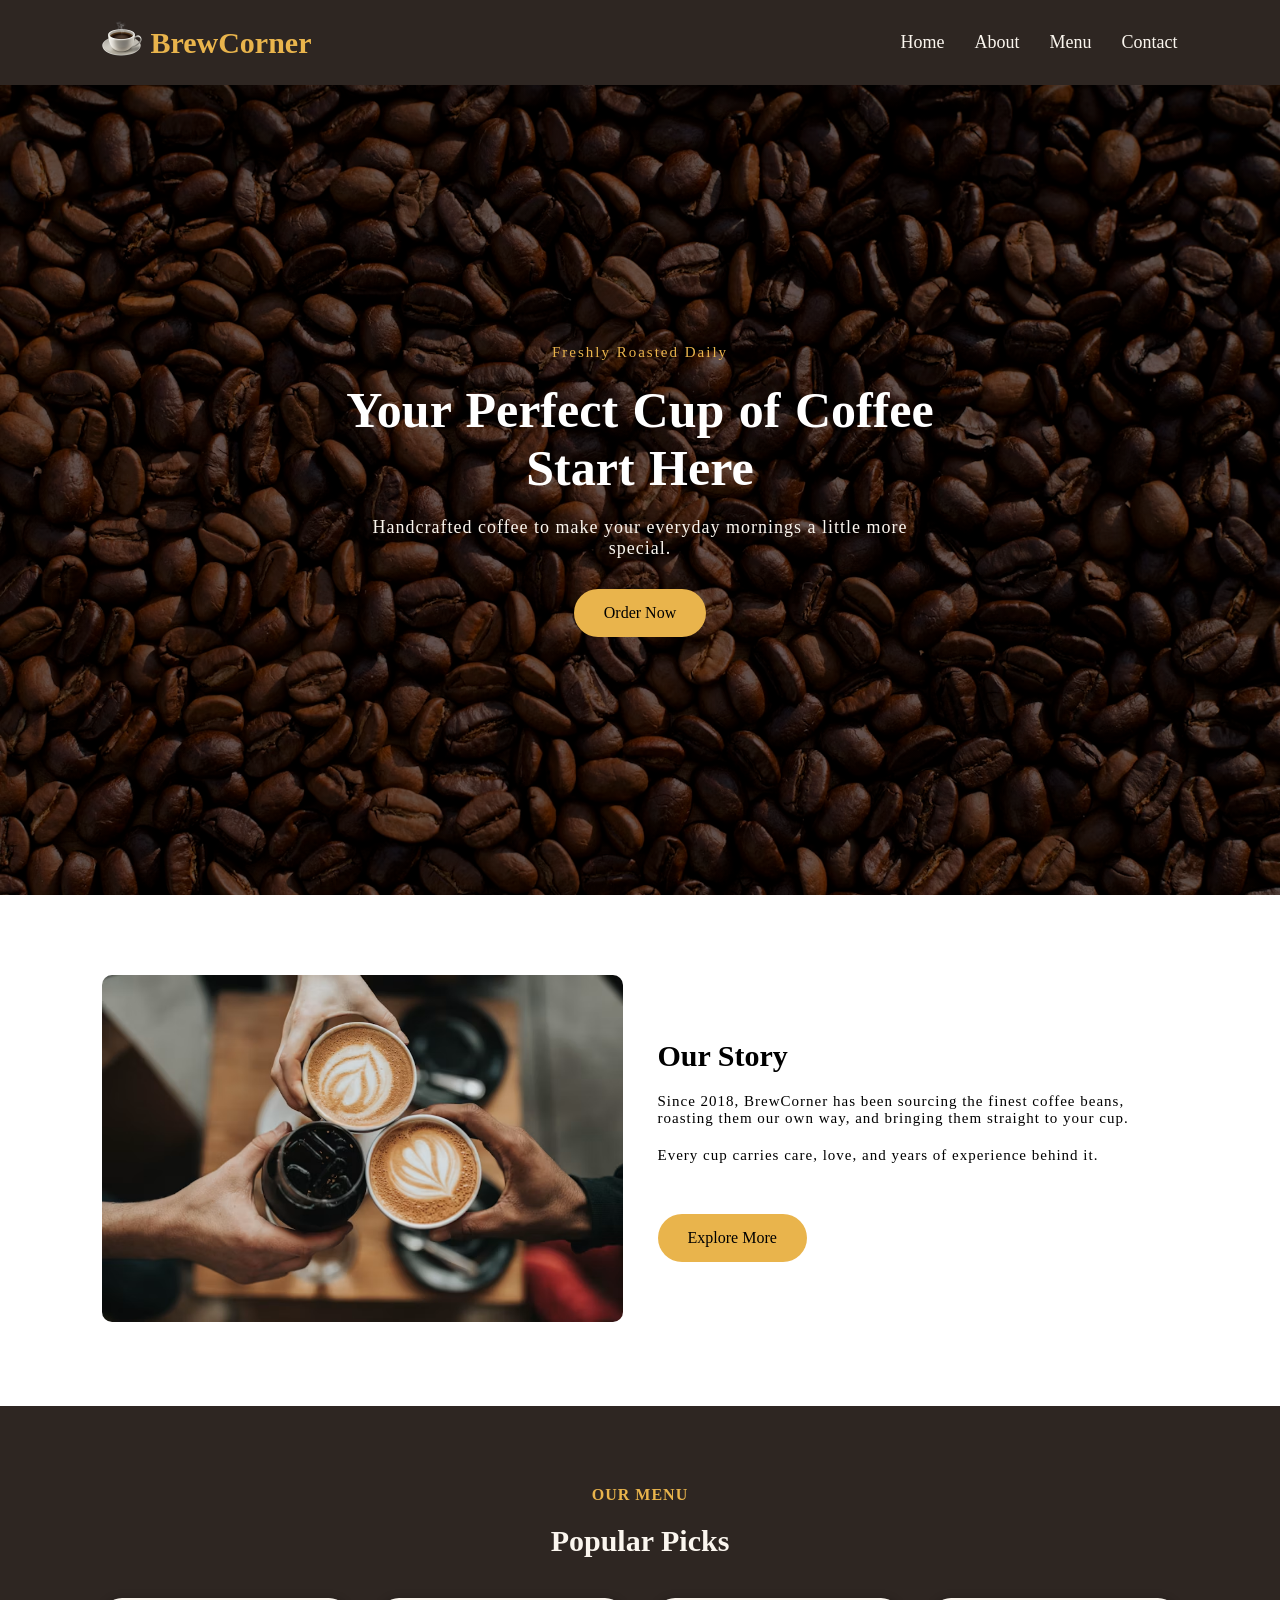
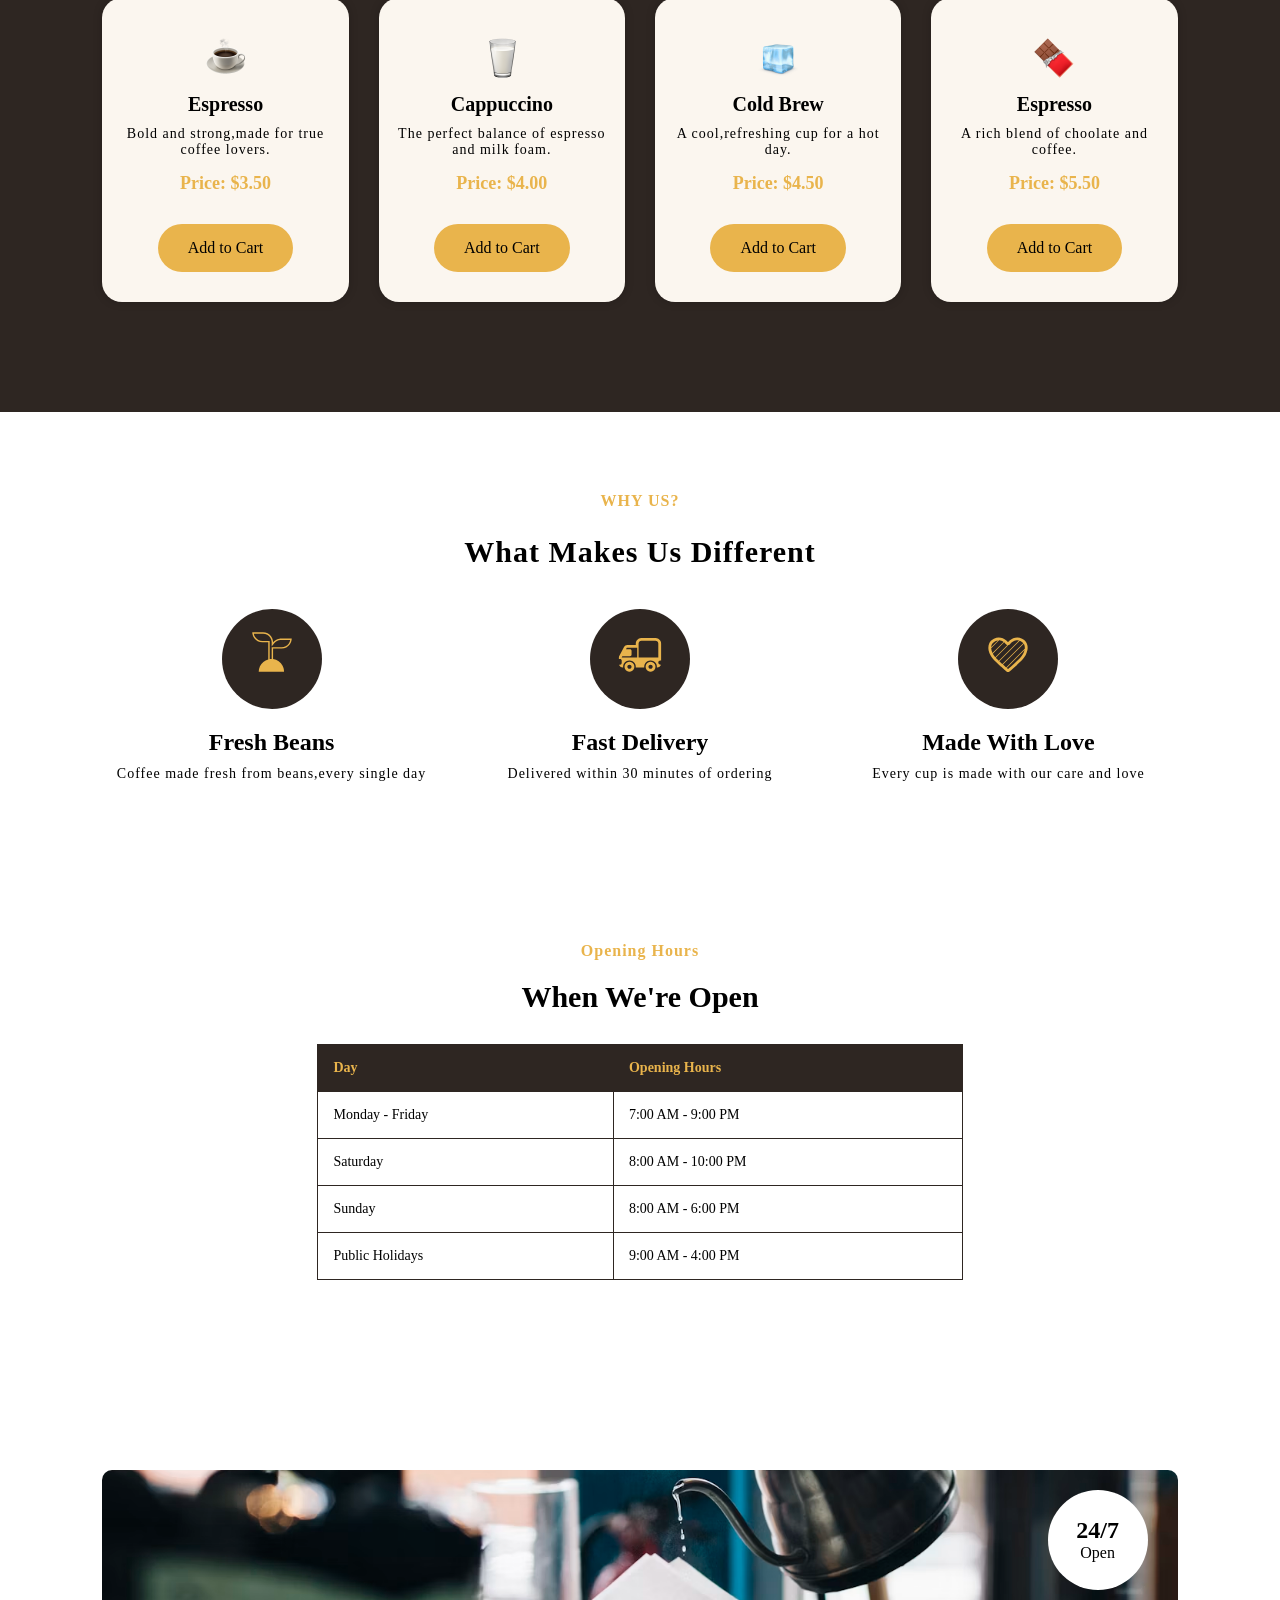
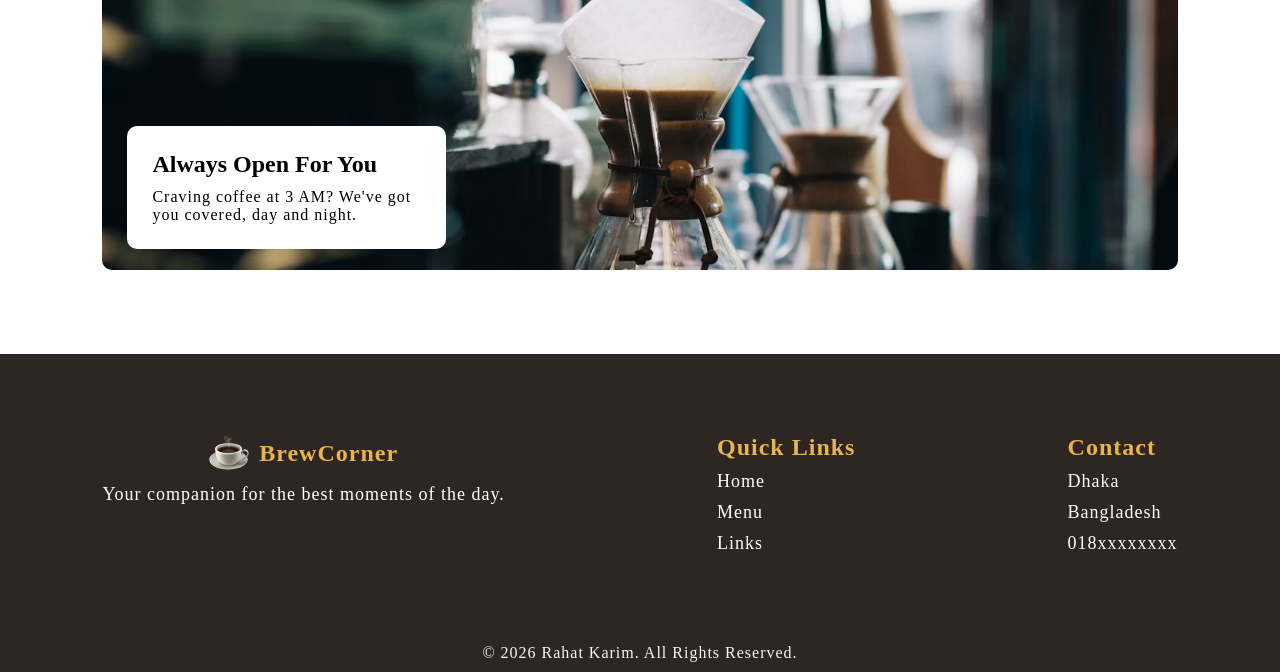
==== index.html @ d0db802b "File Change" ====
<!doctype html>
<html lang="en">

<head>
  <meta charset="UTF-8" />
  <meta name="viewport" content="width=device-width, initial-scale=1.0" />
  <title>Brew Corner Cafe</title>
  <!-- LinkCss -->
  <link rel="stylesheet" href="style.css" />
</head>

<body>
  <!-- Navbar Start -->
  <nav class="navbar">
    <!-- Left-Side -->
    <div class="logo">
      <div class="logo-img-container">
        <img src="./image/cup.png" alt="BrewCorner Logo" class="logo-img" />
      </div>
      <h2>BrewCorner</h2>
    </div>
    <!-- Right-Side -->
    <div class="nav-links">
      <ul class="nav-links-ul">
        <li><a href="#">Home</a></li>
        <li><a href="#">About</a></li>
        <li><a href="#">Menu</a></li>
        <li><a href="#">Contact</a></li>
      </ul>
    </div>
  </nav>
  <!-- Navbar end -->

  <!-- Banner Start-->
  <header class="banner">
    <div class="banner-contents">
      <p class="banner-text">Freshly Roasted Daily</p>
      <h2>
        Your Perfect Cup of Coffee <br />
        Start Here
      </h2>
      <p class="banner-description">
        Handcrafted coffee to make your everyday mornings a little more <br />
        special.
      </p>
      <button class="common-btn">Order Now</button>
    </div>
  </header>
  <!-- Banner End-->

  <!-- Our Story Start -->
  <main>
    <section class="our-story">
      <div>
        <img src="./image/our-story.avif" alt="Our Story Image" class="our-story-img" />
      </div>
      <div class="our-story-contents">
        <h2>Our Story</h2>
        <p>
          Since 2018, BrewCorner has been sourcing the finest coffee beans,
          roasting them our own way, and bringing them straight to your cup.
        </p>
        <p>
          Every cup carries care, love, and years of experience behind it.
        </p>
        <button class="common-btn">Explore More</button>
      </div>
    </section>
    <!-- Our Story End -->

    <!-- Popular picks start -->
    <div class="popular-picks">
      <section class="popular-picks-contents">
        <div class="popular-picks-header">
          <p>OUR MENU</p>
          <h2>Popular Picks</h2>
        </div>
        <div class="popular-picks-boxes">
          <div class="box">
            <img src="./image/cup.png" alt="Coffee 1" />
            <h3>Espresso</h3>
            <p>
              Bold and strong,made for true <br> coffee lovers.
            </p>
            <h4>Price: $3.50</h4>
            <button class="common-btn">Add to Cart</button>
          </div>
          <div class="box">
            <img src="./image/glass.png" alt="Coffee 1" />
            <h3>Cappuccino</h3>
            <p>
              The perfect balance of espresso <br> and milk foam.
            </p>
            <h4>Price: $4.00</h4>
            <button class="common-btn">Add to Cart</button>
          </div>
          <div class="box">
            <img src="./image/cube.png" alt="Coffee 2" />
            <h3>Cold Brew</h3>
            <p>
              A cool,refreshing cup for a hot <br> day.
            </p>
            <h4>Price: $4.50</h4>
            <button class="common-btn">Add to Cart</button>
          </div>
          <div class="box">
            <img src="./image/chocolate.png" alt="Coffee 1" />
            <h3>Espresso</h3>
            <p>
              A rich blend of choolate and<br>coffee.
            </p>
            <h4>Price: $5.50</h4>
            <button class="common-btn">Add to Cart</button>
          </div>
          <div>
      </section>
    </div>
    <!-- Popular picks End -->

    <!-- Why Choose Us Start -->
    <Section>
      <div class="why-choose-us-header">
        <p>WHY US?</p>
        <h2>What Makes Us Different</h2>
      </div>
      <div class="why-choose-us-contents">
        <div class="why-choose-us-box">
          <img src="./image/Background.svg" alt="img">
          <h2>Fresh Beans</h2>
          <p>Coffee made fresh from beans,every single day</p>
        </div>
        <div class="why-choose-us-box">
          <img src="./image/Background (2).svg" alt="">
          <h2>Fast Delivery</h2>
          <p>Delivered within 30 minutes of ordering</p>
        </div>
        <div class="why-choose-us-box">
          <img src="./image/Background (1).svg" alt="">
          <h2>Made With Love</h2>
          <p>Every cup is made with our care and love</p>
        </div>
      </div>
    </Section>
    <!-- Why Choose Us End -->

    <!-- Table Section Start -->
    <section>
      <div class="table-contents-header">
        <p>Opening Hours</p>
        <h2>When We're Open</h2>
      </div>

      <!-- Table -->
      <div>
        <table>
          <thead>
            <tr>
              <th>Day</th>
              <th>Opening Hours</th>
            </tr>
          </thead>
          <tbody>
            <tr>
              <td>Monday - Friday</td>
              <td>7:00 AM - 9:00 PM</td>
            </tr>
            <tr>
              <td>Saturday</td>
              <td>8:00 AM - 10:00 PM</td>
            </tr>
            <tr>
              <td>Sunday</td>
              <td>8:00 AM - 6:00 PM</td>
            </tr>
            <tr>
              <td>Public Holidays</td>
              <td>9:00 AM - 4:00 PM</td>
            </tr>
          </tbody>
        </table>
      </div>
    </section>
    <!-- Table Section End -->


    <!-- Footer picture Start -->
    <Section>
      <div class="footer-picture">
        <img src="./image/footer-img.avif" alt="Footer Image" />

        <div class="picture-contents-first">
          <h2>Always Open For You</h2>
          <p>Craving coffee at 3 AM? We've got you
            covered, day and night.</p>
        </div>
        <div class="picture-contents-last">
          <h2>24/7</h2>
          <p>Open</p>
        </div>
      </div>
    </Section>
    <!-- Footer picture End -->

    <!-- Footer Start -->
    <footer class="footer-section">
      <div>
        <section class="footer-section-contents">
          <!-- Brew Corner  -->
          <div class="footer-contents">
            <div class="footer-logo-heading">
              <img src="./image/cup.png" alt="cup-img">
              <h2>BrewCorner</h2>
            </div>
            <p>Your companion for the best moments of the day.</p>
          </div>

          <div class="footer-contents">
            <h2>Quick Links</h2>
            <p>Home</p>
            <p>Menu</p>
            <p>Links</p>
          </div>

          <div class="footer-contents">
            <h2>Contact</h2>
            <p>Dhaka</p>
            <p>Bangladesh</p>
            <p>018xxxxxxxx</p>
          </div>
        </section>
      </div>

      <!-- Copyright and social links -->
      <div class="icons">
        <div id="copy-right">
          <p>&copy; 2026 Rahat Karim. All Rights Reserved.</p>
        </div>
      </div>
    </footer>
    <!-- Footer End -->
  </main>
</body>
</html>
---- style.css ----
* {
  margin: 0;
  padding: 0;
  font-family: Cambria, Cochin, Georgia, Times, "Times New Roman", serif;
}
/* common container */
section {
  padding: 80px 8%;
}

/* Navbar Styles */
.navbar {
  display: flex;
  justify-content: space-between;
  align-items: center;
  background-color: #2e2622;
  padding: 20px 8%;
}
.logo {
  display: flex;
  gap: 8px;
  justify-content: center;
  align-items: center;
  color: #e9b44c;
  font-size: 20px;
}
.nav-links-ul {
  list-style: none;
  display: flex;
  justify-content: space-between;
  align-items: center;
  gap: 30px;
}
.nav-links-ul li a {
  text-decoration: none;
  font-size: 18px;
  color: #fbf6ef;
  font-weight: 500;
}

/* Banner Container */
.banner {
  height: 90vh;
  background-image:
    linear-gradient(rgba(0, 0, 0, 0.5), rgba(0, 0, 0, 0.5)),
    url(./image/bg-image.avif);
  background-position: center;
  background-repeat: no-repeat;
  background-size: cover;

  display: flex;
  justify-content: center;
  align-items: center;
}
.banner-contents {
  color: white;
  text-align: center;
}
.banner-text {
  font-size: 15px;
  font-weight: 400;
  margin-bottom: 20px;
  letter-spacing: 2px;
  color: #e9b44c;
}
.banner-contents h2 {
  font-size: 50px;
  font-weight: 600;
  word-spacing: 2px;
}
.banner-description {
  color: #fbf6ef;
  font-size: 18px;
  font-weight: 300;
  letter-spacing: 1px;
  margin-top: 20px;
}
.common-btn {
  margin-top: 30px;
  padding: 15px 30px;
  border: none;
  background-color: #e9b44c;
  font-size: 16px;
  border-radius: 30px;
  color: black;
}
.common-btn:hover {
  background-color: #fbf6ef;
  cursor: pointer;
  border: 2px solid #e9b44c;
  transition: background-color 0.4s ease;
}

/* Our Story */
.our-story {
  display: grid;
  grid-template-columns: repeat(2, 1fr);
  gap: 35px;
  align-items: center;
}
.our-story img {
  width: 100%;
  height: 100%;
  object-fit: cover;
  border-radius: 10px;
}
.our-story-contents h2 {
  font-size: 30px;
  font-weight: 600;
  margin-bottom: 20px;
}
.our-story-contents p {
  font-size: 15px;
  font-weight: 300;
  letter-spacing: 1px;
  margin-bottom: 20px;
}

/* Popular Picks */
.popular-picks {
  height: 100%;
  background-color: #2e2622;
}
.popular-picks-header {
  text-align: center;
}
.popular-picks-header h2 {
  font-size: 30px;
  font-weight: 600;
  margin-bottom: 40px;
  color: #fbf6ef;
}
.popular-picks-header p {
  margin-bottom: 20px;
  color: #e9b44c;
  font-weight: 600;
  letter-spacing: 1px;
}
.popular-picks-boxes {
  display: grid;
  grid-template-columns: repeat(4, 1fr);
  gap: 30px;
}
.popular-picks-boxes .box {
  background-color: #fbf6ef;
  text-align: center;
  border-radius: 20px;
  padding: 30px 0;
  box-shadow: 0px 0px 10px 0px rgba(0, 0, 0, 0.2);

  /* important */
  display: grid;
  place-items: center;

  /* transition */
  transition: all 0.5s ease;
}
.box img {
  margin-top: 10px;
  margin-bottom: 15px;
  object-fit: cover;
}
.box h3 {
  font-size: 20px;
  font-weight: 600;
  margin-bottom: 10px;
}
.box p {
  font-size: 14px;
  font-weight: 300;
  letter-spacing: 1px;
  margin-bottom: 15px;
}
.box h4 {
  font-size: 18px;
  font-weight: 800;
  color: #e9b44c;
}
.box:hover {
  transform: translateY(-8px);
  box-shadow: 0 15px 35px rgba(0, 0, 0, 0.15);
}

/* Why Choose Us */
.why-choose-us-header {
  text-align: center;
}
.why-choose-us-header h2 {
  font-size: 30px;
  font-weight: 600;
  margin-top: 25px;
  letter-spacing: 1px;
}
.why-choose-us-header p {
  margin-bottom: 20px;
  color: #e9b44c;
  font-weight: 600;
  letter-spacing: 1px;
}
.why-choose-us-contents {
  display: grid;
  grid-template-columns: repeat(3, 1fr);
  gap: 30px;
  margin-top: 40px;
}
.why-choose-us-box {
  display: grid;
  place-items: center;
}
.why-choose-us-box img {
  width: 100px;
  height: 100px;
  object-fit: cover;
  margin-bottom: 20px;
}
.why-choose-us-box h2 {
  font-weight: 800;
  margin-bottom: 10px;
}
.why-choose-us-box p {
  font-size: 14px;
  font-weight: 300;
  letter-spacing: 1px;
  text-align: center;
}
/* Table Section */
.table-contents-header {
  text-align: center;
}
.table-contents-header h2 {
  font-size: 30px;
  font-weight: 600;
}
.table-contents-header p {
  margin-bottom: 20px;
  color: #e9b44c;
  font-weight: 600;
  letter-spacing: 1px;
}
table {
  width: 60%;
  border: 1px solid #2e2622;
  margin: 30px auto;
  border-collapse: collapse;
}
table th {
  background-color: #2e2622;
  color: #e9b44c;
  padding: 10px;
}
table th,
td {
  text-align: left;
  border: 1px solid #2e2622;
  padding: 15px;
  font-size: 14px;
}

/* Footer Picture */
.footer-picture {
  position: relative;
}
.footer-picture img {
  width: 100%;
  max-height: 400px;
  object-fit: cover;
  margin-top: 0px;
  border-radius: 10px;
}
.picture-contents-first {
  width: 25%;
  padding: 25px;
  border-radius: 10px;
  background-color: white;
  position: absolute;
  left: 25px;
  bottom: 25px;
}
.picture-contents-first h2 {
  font-weight: 600;
  margin-bottom: 10px;
}
.picture-contents-first p {
  font-size: 16px;
  font-weight: 300;
  letter-spacing: 1px;
}
.picture-contents-last {
  height: 100px;
  width: 100px;
  background-color: white;
  position: absolute;
  top: 20px;
  right: 30px;

  /* To center items */
  display: flex;
  justify-content: center;
  align-items: center;
  flex-direction: column;
  border-radius: 50%;
}

/* Footer Section */
.footer-section
{
  background-color: #2e2622;
  
}
.footer-logo-heading{
  display: flex;
  justify-content: center;
  align-items: center;
  gap:10px;
}

.footer-section-contents{
  display: flex;
  justify-content: space-between;
}
.footer-contents h2{
  color:#e9b44c;
  letter-spacing: 1px;
}
.footer-contents p{
  letter-spacing: 1px;
}
.footer-contents p{
  margin-top: 10px;
  color: white;
  font-size: 18px;
  text-align: justify;
}
#copy-right{
  color: #fbf6ef;
  text-align: center;
  padding: 10px;
  letter-spacing: 1px;
}
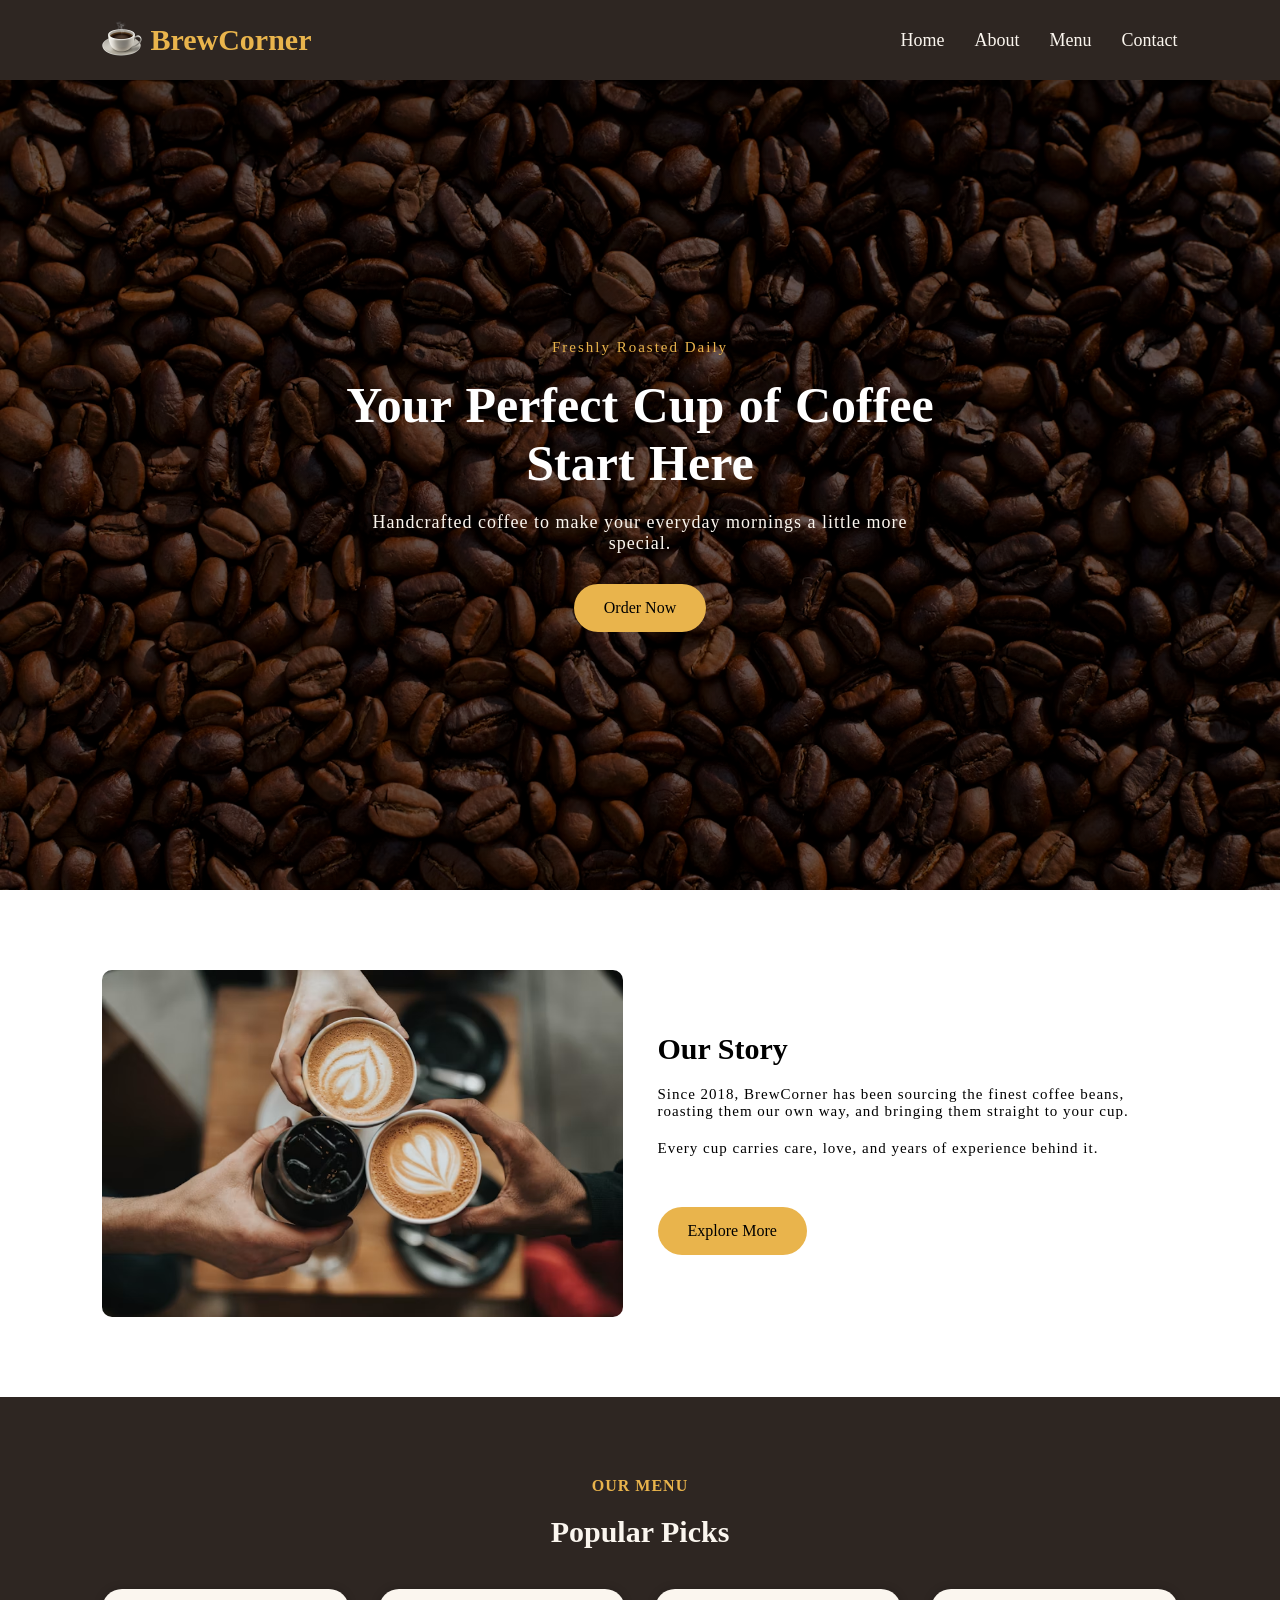
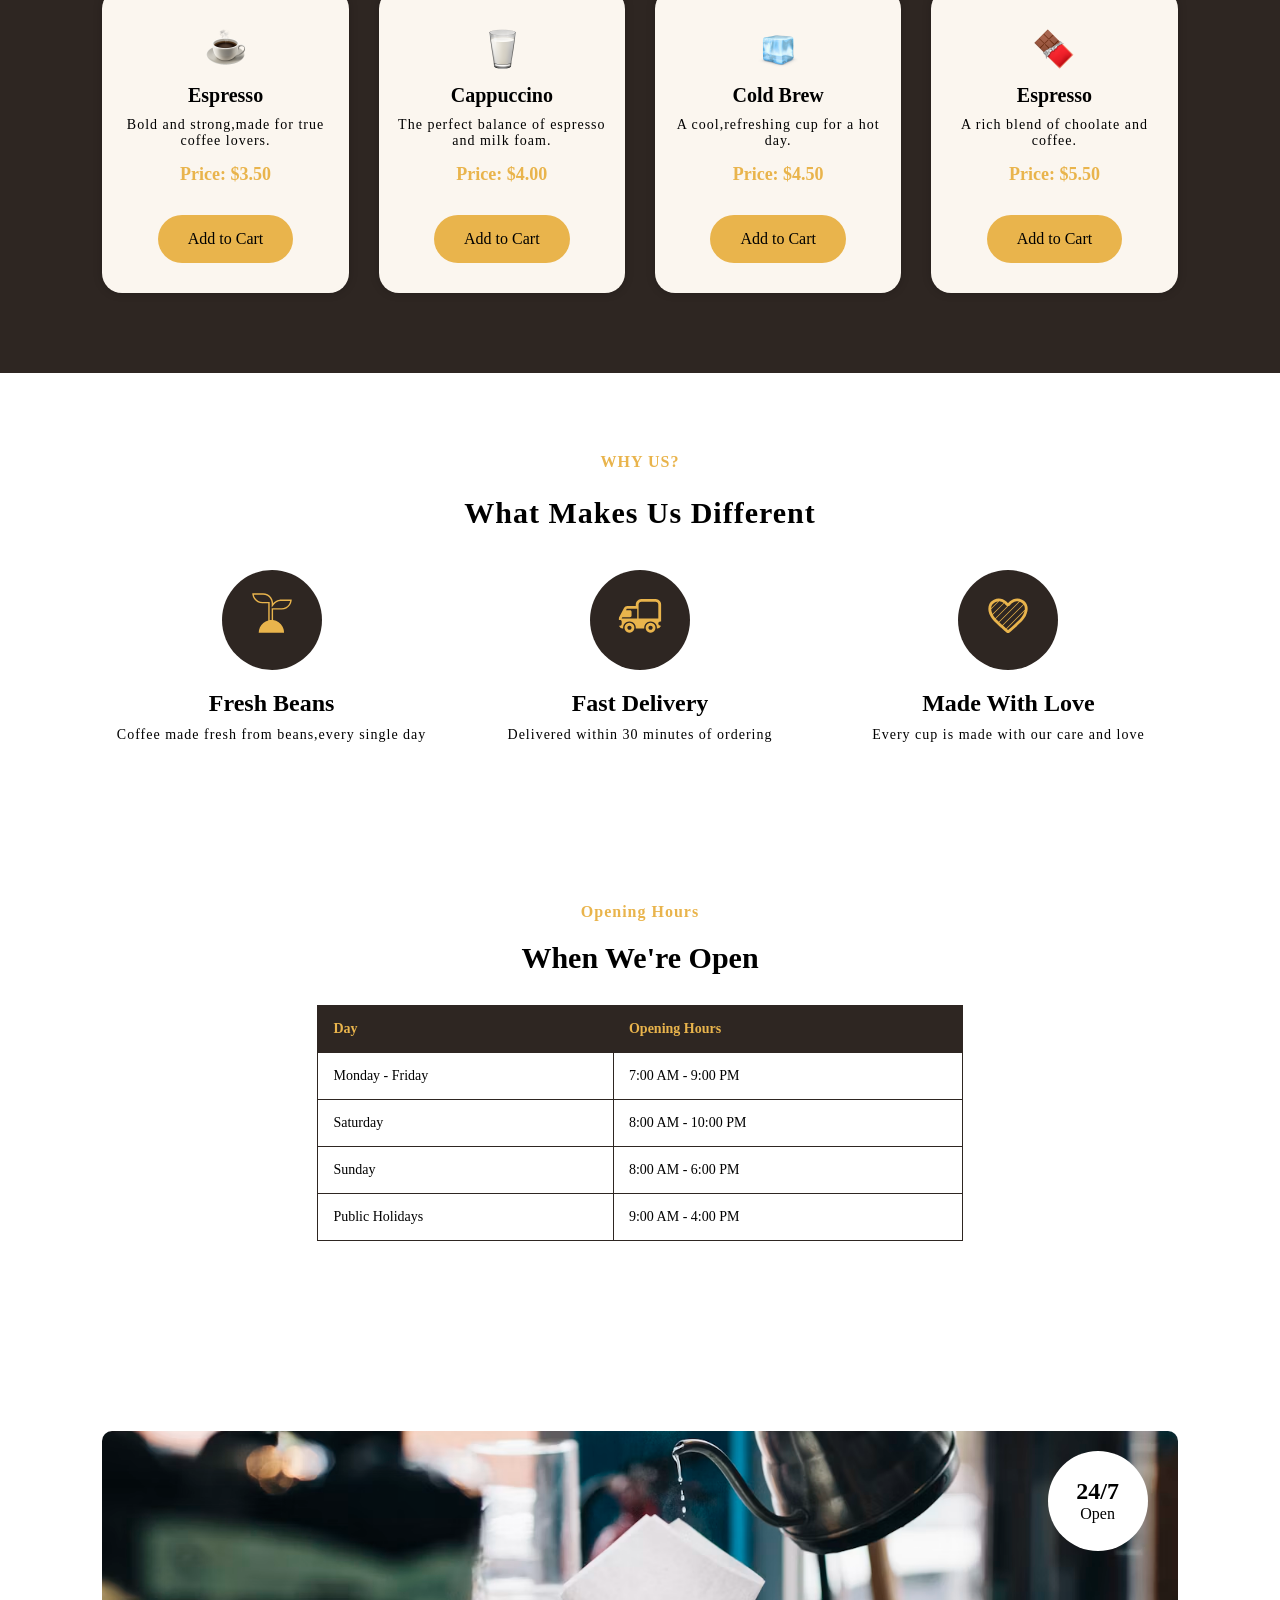
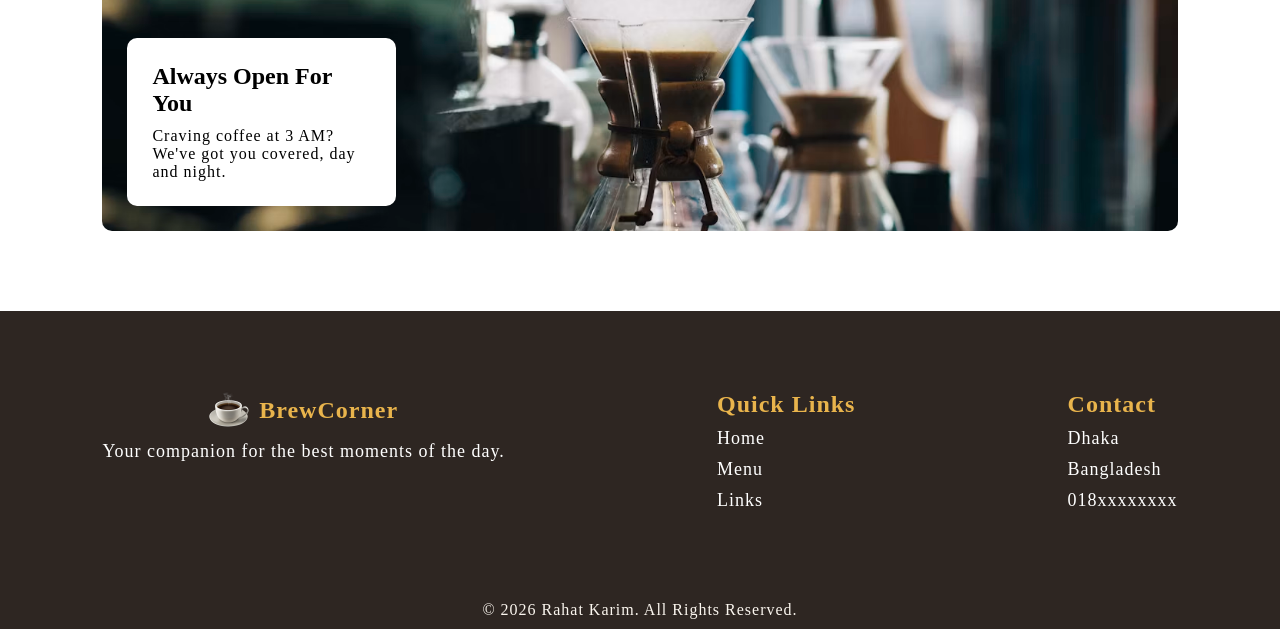
==== commit 06b9d197: "Global Responsive css added" ====
--- a/index.html
+++ b/index.html
@@ -112,13 +112,13 @@
             <h4>Price: $5.50</h4>
             <button class="common-btn">Add to Cart</button>
           </div>
-          <div>
+        </div>
       </section>
     </div>
     <!-- Popular picks End -->
 
     <!-- Why Choose Us Start -->
-    <Section>
+    <section>
       <div class="why-choose-us-header">
         <p>WHY US?</p>
         <h2>What Makes Us Different</h2>
@@ -140,7 +140,7 @@
           <p>Every cup is made with our care and love</p>
         </div>
       </div>
-    </Section>
+    </section>
     <!-- Why Choose Us End -->
 
     <!-- Table Section Start -->
@@ -184,7 +184,7 @@
 
 
     <!-- Footer picture Start -->
-    <Section>
+    <section>
       <div class="footer-picture">
         <img src="./image/footer-img.avif" alt="Footer Image" />
 
@@ -198,7 +198,7 @@
           <p>Open</p>
         </div>
       </div>
-    </Section>
+    </section>
     <!-- Footer picture End -->
 
     <!-- Footer Start -->
@@ -240,4 +240,5 @@
     <!-- Footer End -->
   </main>
 </body>
+
 </html>
--- a/style.css
+++ b/style.css
@@ -1,8 +1,16 @@
 * {
   margin: 0;
   padding: 0;
+  box-sizing: border-box;
   font-family: Cambria, Cochin, Georgia, Times, "Times New Roman", serif;
 }
+
+img {
+  max-width: 100%;
+  height: auto;
+  display: block;
+}
+
 /* common container */
 section {
   padding: 80px 8%;
@@ -16,6 +24,7 @@
   background-color: #2e2622;
   padding: 20px 8%;
 }
+
 .logo {
   display: flex;
   gap: 8px;
@@ -24,6 +33,7 @@
   color: #e9b44c;
   font-size: 20px;
 }
+
 .nav-links-ul {
   list-style: none;
   display: flex;
@@ -31,6 +41,7 @@
   align-items: center;
   gap: 30px;
 }
+
 .nav-links-ul li a {
   text-decoration: none;
   font-size: 18px;
@@ -52,10 +63,12 @@
   justify-content: center;
   align-items: center;
 }
+
 .banner-contents {
   color: white;
   text-align: center;
 }
+
 .banner-text {
   font-size: 15px;
   font-weight: 400;
@@ -63,11 +76,13 @@
   letter-spacing: 2px;
   color: #e9b44c;
 }
+
 .banner-contents h2 {
   font-size: 50px;
   font-weight: 600;
   word-spacing: 2px;
 }
+
 .banner-description {
   color: #fbf6ef;
   font-size: 18px;
@@ -75,6 +90,7 @@
   letter-spacing: 1px;
   margin-top: 20px;
 }
+
 .common-btn {
   margin-top: 30px;
   padding: 15px 30px;
@@ -84,6 +100,7 @@
   border-radius: 30px;
   color: black;
 }
+
 .common-btn:hover {
   background-color: #fbf6ef;
   cursor: pointer;
@@ -98,17 +115,20 @@
   gap: 35px;
   align-items: center;
 }
+
 .our-story img {
   width: 100%;
   height: 100%;
   object-fit: cover;
   border-radius: 10px;
 }
+
 .our-story-contents h2 {
   font-size: 30px;
   font-weight: 600;
   margin-bottom: 20px;
 }
+
 .our-story-contents p {
   font-size: 15px;
   font-weight: 300;
@@ -121,26 +141,31 @@
   height: 100%;
   background-color: #2e2622;
 }
+
 .popular-picks-header {
   text-align: center;
 }
+
 .popular-picks-header h2 {
   font-size: 30px;
   font-weight: 600;
   margin-bottom: 40px;
   color: #fbf6ef;
 }
+
 .popular-picks-header p {
   margin-bottom: 20px;
   color: #e9b44c;
   font-weight: 600;
   letter-spacing: 1px;
 }
+
 .popular-picks-boxes {
   display: grid;
   grid-template-columns: repeat(4, 1fr);
   gap: 30px;
 }
+
 .popular-picks-boxes .box {
   background-color: #fbf6ef;
   text-align: center;
@@ -155,27 +180,32 @@
   /* transition */
   transition: all 0.5s ease;
 }
+
 .box img {
   margin-top: 10px;
   margin-bottom: 15px;
   object-fit: cover;
 }
+
 .box h3 {
   font-size: 20px;
   font-weight: 600;
   margin-bottom: 10px;
 }
+
 .box p {
   font-size: 14px;
   font-weight: 300;
   letter-spacing: 1px;
   margin-bottom: 15px;
 }
+
 .box h4 {
   font-size: 18px;
   font-weight: 800;
   color: #e9b44c;
 }
+
 .box:hover {
   transform: translateY(-8px);
   box-shadow: 0 15px 35px rgba(0, 0, 0, 0.15);
@@ -185,69 +215,82 @@
 .why-choose-us-header {
   text-align: center;
 }
+
 .why-choose-us-header h2 {
   font-size: 30px;
   font-weight: 600;
   margin-top: 25px;
   letter-spacing: 1px;
 }
+
 .why-choose-us-header p {
   margin-bottom: 20px;
   color: #e9b44c;
   font-weight: 600;
   letter-spacing: 1px;
 }
+
 .why-choose-us-contents {
   display: grid;
   grid-template-columns: repeat(3, 1fr);
   gap: 30px;
   margin-top: 40px;
 }
+
 .why-choose-us-box {
   display: grid;
   place-items: center;
 }
+
 .why-choose-us-box img {
   width: 100px;
   height: 100px;
   object-fit: cover;
   margin-bottom: 20px;
 }
+
 .why-choose-us-box h2 {
   font-weight: 800;
   margin-bottom: 10px;
 }
+
 .why-choose-us-box p {
   font-size: 14px;
   font-weight: 300;
   letter-spacing: 1px;
   text-align: center;
 }
+
 /* Table Section */
 .table-contents-header {
   text-align: center;
 }
+
 .table-contents-header h2 {
   font-size: 30px;
   font-weight: 600;
 }
+
 .table-contents-header p {
   margin-bottom: 20px;
   color: #e9b44c;
   font-weight: 600;
   letter-spacing: 1px;
 }
+
 table {
   width: 60%;
   border: 1px solid #2e2622;
   margin: 30px auto;
   border-collapse: collapse;
 }
+
 table th {
   background-color: #2e2622;
   color: #e9b44c;
   padding: 10px;
 }
+
 table th,
 td {
   text-align: left;
@@ -260,6 +303,7 @@
 .footer-picture {
   position: relative;
 }
+
 .footer-picture img {
   width: 100%;
   max-height: 400px;
@@ -267,6 +311,7 @@
   margin-top: 0px;
   border-radius: 10px;
 }
+
 .picture-contents-first {
   width: 25%;
   padding: 25px;
@@ -276,15 +321,18 @@
   left: 25px;
   bottom: 25px;
 }
+
 .picture-contents-first h2 {
   font-weight: 600;
   margin-bottom: 10px;
 }
+
 .picture-contents-first p {
   font-size: 16px;
   font-weight: 300;
   letter-spacing: 1px;
 }
+
 .picture-contents-last {
   height: 100px;
   width: 100px;
@@ -302,38 +350,79 @@
 }
 
 /* Footer Section */
-.footer-section
-{
+.footer-section {
   background-color: #2e2622;
-  
-}
-.footer-logo-heading{
+
+}
+
+.footer-logo-heading {
   display: flex;
   justify-content: center;
   align-items: center;
-  gap:10px;
-}
-
-.footer-section-contents{
+  gap: 10px;
+}
+
+.footer-section-contents {
   display: flex;
   justify-content: space-between;
 }
-.footer-contents h2{
-  color:#e9b44c;
-  letter-spacing: 1px;
-}
-.footer-contents p{
-  letter-spacing: 1px;
-}
-.footer-contents p{
+
+.footer-contents h2 {
+  color: #e9b44c;
+  letter-spacing: 1px;
+}
+
+.footer-contents p {
+  letter-spacing: 1px;
+}
+
+.footer-contents p {
   margin-top: 10px;
   color: white;
   font-size: 18px;
   text-align: justify;
 }
-#copy-right{
+
+#copy-right {
   color: #fbf6ef;
   text-align: center;
   padding: 10px;
   letter-spacing: 1px;
+}
+
+/*
+   Global CSS
+ */
+
+* {
+  margin: 0;
+  padding: 0;
+  box-sizing: border-box;
+  font-family: Cambria, Cochin, Georgia, Times, "Times New Roman", serif;
+}
+
+html {
+  scroll-behavior: smooth;
+}
+
+body {
+  overflow-x: hidden;
+}
+
+img {
+  max-width: 100%;
+  height: auto;
+  display: block;
+}
+
+section {
+  padding: 80px 8%;
+}
+
+a {
+  text-decoration: none;
+}
+
+ul {
+  list-style: none;
 }
